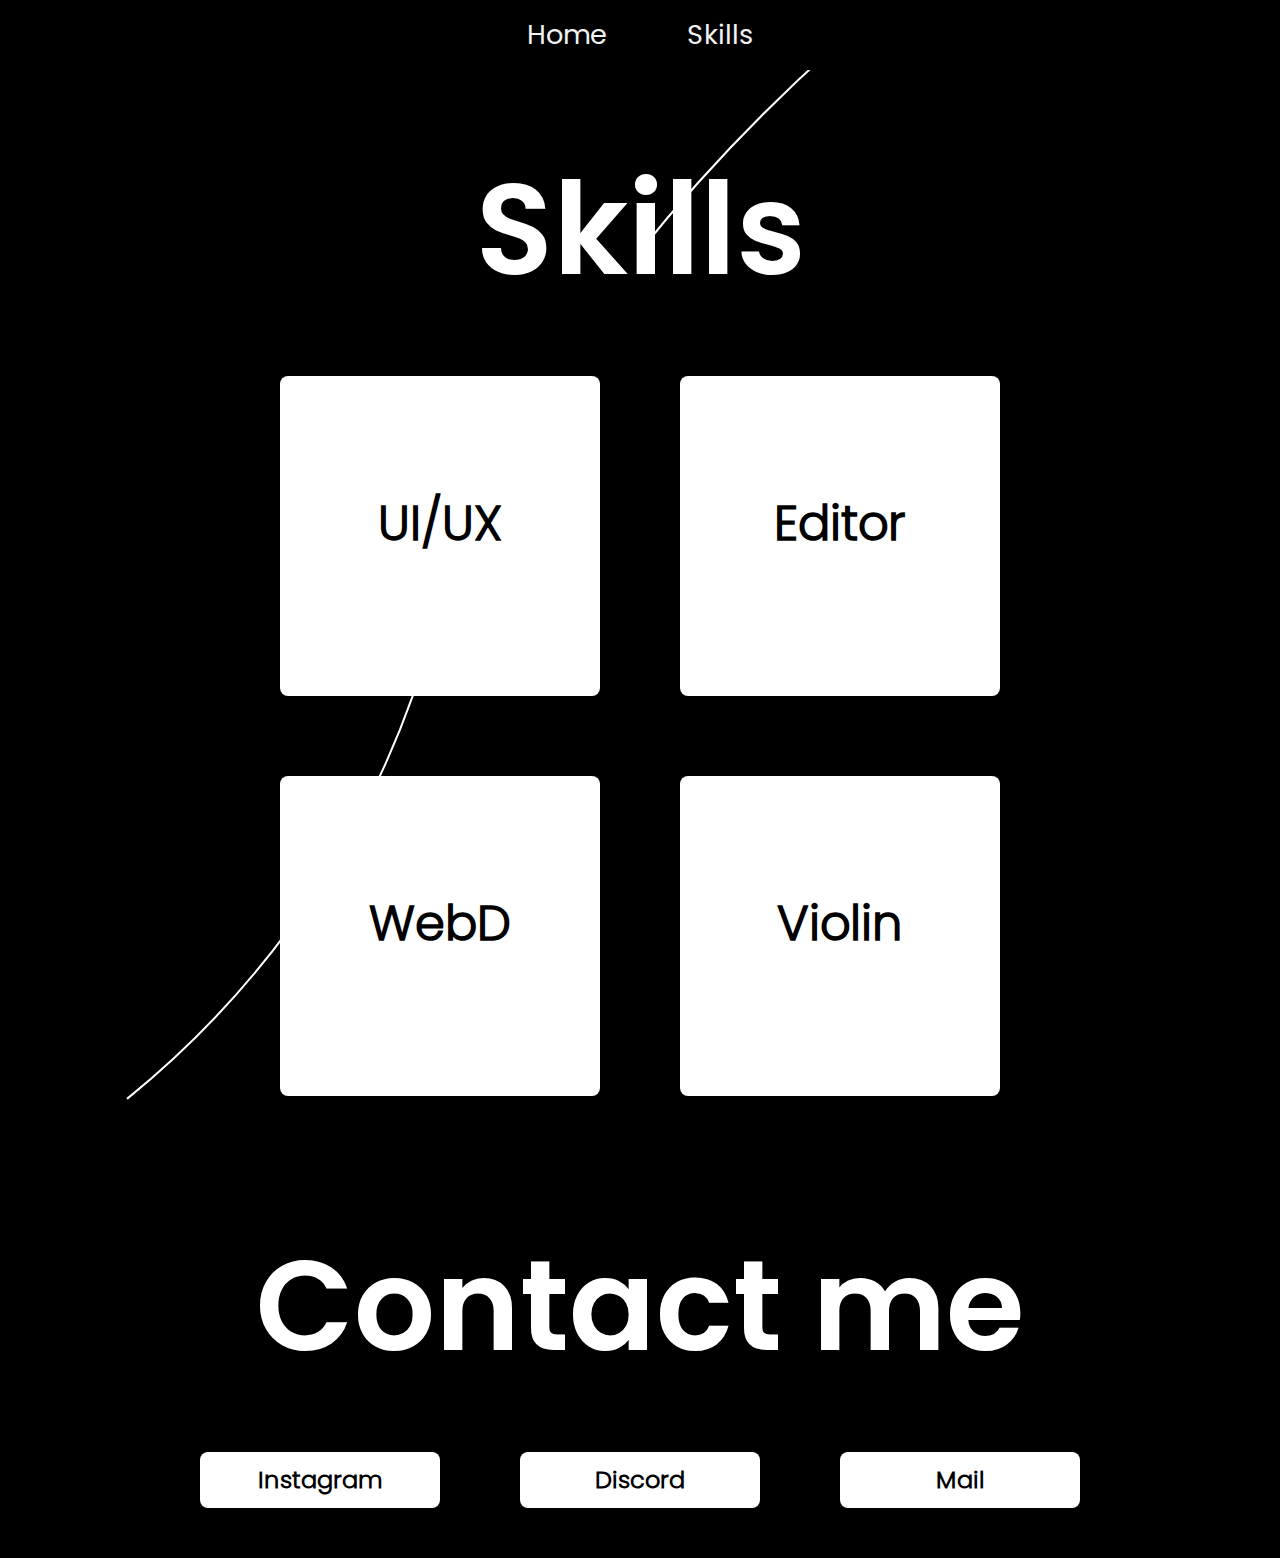
==== skills&contact.html @ 9cea4049 "Add files via upload" ====
<!DOCTYPE html>
<html lang="en">

<head>
    <meta charset="UTF-8">
    <meta http-equiv="X-UA-Compatible" content="IE=edge">
    <meta name="viewport" content="width=device-width, initial-scale=1.0">
    <link rel="stylesheet" href="styles.css">
    <title>Skills & Contact me</title>
</head>

<body>
    <div class="topnav">
        <a class="active" href="index.html">Home</a>
        <a href="#news">Skills</a>
    </div>
    <div class="path">
        <svg width="1004" height="1270" viewBox="0 0 1004 1270" fill="none" xmlns="http://www.w3.org/2000/svg">
            <path d="M1003 -86C851.667 13.9959 525.8 297.58 433 631.948C317 1049.91 -47 1252.15 -247 1269"
                stroke="white" stroke-width="2" stroke-linecap="round" stroke-dasharray="76 76" />
        </svg>

    </div>
    <h1 class="txt-1">Skills</h1>
    <div class="d">
        <a href="https://www.figma.com/file/ZEESDcm4YHt8VgRcV04Osf/Untitled?node-id=0%3A1"><div class="d-1"><h1 style="padding-top: 7rem">UI/UX</h1></div></a>
        <a href="https://www.youtube.com/channel/UCisP3_HY5GRzqpsn04To0kw"><div class="d-2"><h1 style="padding-top: 7rem">Editor</h1></div></a>
        <a href="https://www.figma.com/file/nb4LVM4UK5mvVLJUtipMjD/Untitled?node-id=0%3A1"><div class="d-3"><h1 style="padding-top: 7rem">WebD</h1></div></a>
        <a href=""><div class="d-4"><h1 style="padding-top: 7rem">Violin</h1></div></a>
        </div>
    <h1 class="txt-2">Contact me</h1>
    <div class="s">
        <a href="https://www.instagram.com/cha1ta11/"><div class="s-1"><h1 style="padding-top: 0.6rem">Instagram</h1></div></a>
        <a href="https://discordapp.com/users/427025983950946314"><div class="s-2"><h1 style="padding-top: 0.6rem">Discord</h1></div></a>
        <a href="mailto:chandramouli.chaitanya@hotmail.com"><div class="s-3"><h1 style="padding-top: 0.6rem">Mail</h1></div></a>
        </div>
</body>

</html>
---- styles.css ----
* {
    margin: 0;
    padding: 0;
}

body {
    overflow-x: hidden;
    height: 100vh;
    background-color: #000;
}

@font-face {
    font-family: pl;
    src: url(Poppins-Light.ttf);
}

@font-face {
    font-family: psb;
    src: url(Poppins-SemiBold.ttf);
}

@font-face {
    font-family: pr;
    src: url(Poppins-Regular.ttf);
}

@font-face {
    font-family: pt;
    src: url(Poppins-Thin.ttf);
}

.topnav {
    display: flex;
    align-items: center;
    justify-content: center;
    background-color: #000;
    overflow: hidden;
}

.topnav a {
    font-family: pr;
    color: #f2f2f2;
    text-align: center;
    padding: 14px 40px;
    text-decoration: none;
    font-size: 1.7rem;
    transition: 0.35s all ease-in-out;
    z-index: 1;
}

.topnav a:hover {
    color: rgb(88, 88, 88);
}

.path {
    position: absolute;
    top: 0;
    left: 0;
    z-index: -1;
    overflow-x: hidden;
}

.dashed {
    stroke-dasharray: 10;

}

svg path {
    stroke-dasharray: 500;
    animation: dash 4s linear infinite;
    background-size: contain;
}

@keyframes dash {
    from {
        stroke-dashoffset: 1000;
    }

    to {
        stroke-dashoffset: 0;
    }
}

.txt-1 {
    font-family: psb;
    font-size: 8rem;
    font-style: normal;
    font-weight: 600;
    color: #fff;
    margin-top: 4rem;
    padding-left: 9rem;
}

.d {
    overflow-x: hidden;
    padding: 10px 100px;
}

.d-1 {
    display: inline-block;
    width: 20rem;
    height: 20rem;
    background-color: #fff;
    border-radius: 8px;
    margin: 40px;
    font-family: pl;
    font-weight: 200;
    color: #000;
    text-align: center;
    font-size: 1.5rem;
    transition: 0.2s all ease-in-out;
}

.d-1:hover {
    background-color: rgb(88, 88, 88);
    color: #fff;
}

.d-2 {
    display: inline-block;
    width: 20rem;
    height: 20rem;
    background-color: #fff;
    border-radius: 8px;
    margin: 40px;
    font-family: pl;
    font-weight: 200;
    color: #000;
    text-align: center;
    font-size: 1.5rem;
    transition: 0.2s all ease-in-out;
}

.d-2:hover {
    background-color: rgb(88, 88, 88);
    color: #fff;
}

.d-3 {
    display: inline-block;
    width: 20rem;
    height: 20rem;
    background-color: #fff;
    border-radius: 8px;
    margin: 40px;
    font-family: pl;
    font-weight: 200;
    color: #000;
    text-align: center;
    font-size: 1.5rem;
    transition: 0.2s all ease-in-out;
}

.d-3:hover {
    background-color: rgb(88, 88, 88);
    color: #fff;
}

.d-4 {
    display: inline-block;
    width: 20rem;
    height: 20rem;
    background-color: #fff;
    border-radius: 8px;
    margin: 40px;
    font-family: pl;
    font-weight: 200;
    color: #000;
    text-align: center;
    font-size: 1.5rem;
    transition: 0.2s all ease-in-out;
}

.d-4:hover {
    background-color: rgb(88, 88, 88);
    color: #fff;
}

.txt-2 {
    font-family: psb;
    font-size: 8rem;
    font-style: normal;
    font-weight: 600;
    color: #fff;
    margin-top: 4rem;
    padding-left: 9rem;
}

.s {
    overflow-x: hidden;
    padding: 10px 100px;
}

.s-1 {
    display: inline-block;
    width: 15rem;
    height: 3.5rem;
    background-color: #fff;
    border-radius: 8px;
    margin: 40px;
    font-family: pl;
    font-weight: 200;
    color: #000;
    text-align: center;
    font-size: 0.75rem;
    transition: 0.2s all ease-in-out;
}

.s-1:hover {
    color: rgb(77, 77, 77);
}

.s-2 {
    display: inline-block;
    width: 15rem;
    height: 3.5rem;
    background-color: #fff;
    border-radius: 8px;
    margin: 40px;
    font-family: pl;
    font-weight: 200;
    color: #000;
    text-align: center;
    font-size: 0.75rem;
    transition: 0.2s all ease-in-out;
}

.s-2:hover {
    color: rgb(77, 77, 77);
}

.s-3 {
    display: inline-block;
    width: 15rem;
    height: 3.5rem;
    background-color: #fff;
    border-radius: 8px;
    margin: 40px;
    font-family: pl;
    font-weight: 200;
    color: #000;
    text-align: center;
    font-size: 0.75rem;
    transition: 0.2s all ease-in-out;
}

.s-3:hover {
    color: rgb(77, 77, 77);
}

/*The former usually matches common screen sizes (480px, 768px, 1024px, and 1280px)*/
@media only screen and (max-width: 1280px) {
    .txt-1 {
        padding-left: 0;
        text-align: center;
    }

    .txt-2 {
        padding-left: 0;
        text-align: center;
    }

    .d {
        display: flex;
        flex-wrap: wrap;
        justify-content: center;
        align-items: center;
    }

    .s {
        display: flex;
        justify-content: center;
        align-items: center;
    }
}

@media only screen and (max-width: 1024px) {
    .s {
        display: inline-flex;
        flex-wrap: wrap;
        justify-content: center;
    }

    .path {
        width: 0;
        height: 0;
    }
}

@media only screen and (max-width: 768px) {
    .txt-1 {
        padding-left: 0;
        text-align: center;
    }

    .path {
        width: 0;
        height: 0;
    }

    .txt-2 {
        padding-left: 0;
        text-align: center;
    }
    .d {
        display: flex;
        flex-wrap: wrap;
        justify-content: center;
        align-items: center;
    }
.links{
    color: #000;
    text-decoration: none;
}
    .s-1 {
        width: 18rem;
    }

    .s-2 {
        width: 18rem;
    }

    .s-3 {
        width: 18rem;
    }
}
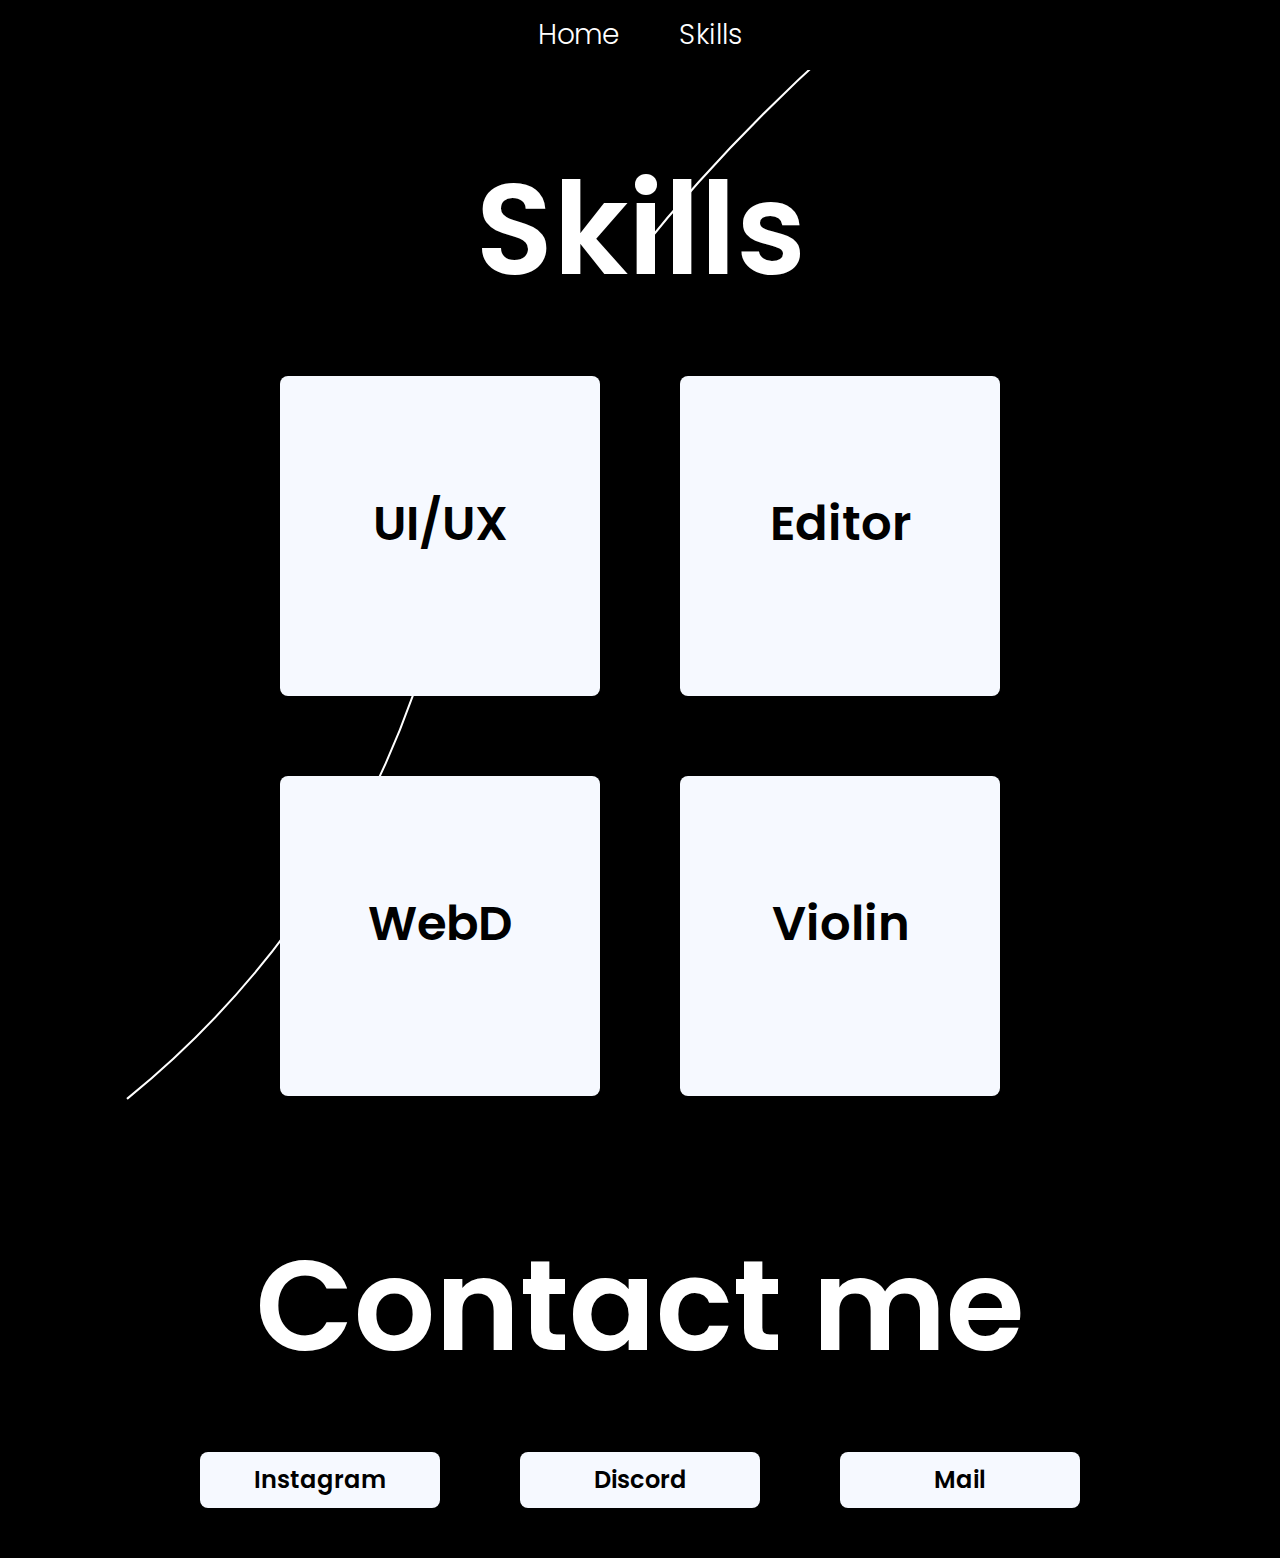
==== commit 2835d1ab: "Add files via upload" ====
--- a/skills&contact.html
+++ b/skills&contact.html
@@ -10,10 +10,24 @@
 </head>
 
 <body>
-    <div class="topnav">
-        <a class="active" href="index.html">Home</a>
-        <a href="#news">Skills</a>
+    <header>
+        <nav class="navbar">
+                    <ul class="nav-menu">
+    <li class="nav-item">
+        <a href="index.html" class="nav-link">Home</a>
+    </li>
+    <li class="nav-item">
+        <a href="skills&contact.html" class="nav-link">Skills</a>
+    </li>    
+    </ul>
+    <div class="hamburger">
+        <span class="bar"></span>
+        <span class="bar"></span>
+        <span class="bar"></span>
     </div>
+        </nav>
+        </header>
+        <script src="script.js"></script>
     <div class="path">
         <svg width="1004" height="1270" viewBox="0 0 1004 1270" fill="none" xmlns="http://www.w3.org/2000/svg">
             <path d="M1003 -86C851.667 13.9959 525.8 297.58 433 631.948C317 1049.91 -47 1252.15 -247 1269"
--- a/styles.css
+++ b/styles.css
@@ -29,29 +29,49 @@
     src: url(Poppins-Thin.ttf);
 }
 
-.topnav {
+header{
+    background-color: #000;
+    width: 100%;
+  }
+  li{
+    list-style: none;
+  }
+  a{
+    color: #fff;
+    text-decoration: none;
+  }
+  .navbar{
+    min-height: 70px;
     display: flex;
+    justify-content: space-between;
+    justify-content: center;
     align-items: center;
-    justify-content: center;
-    background-color: #000;
-    overflow: hidden;
-}
-
-.topnav a {
-    font-family: pr;
-    color: #f2f2f2;
-    text-align: center;
-    padding: 14px 40px;
-    text-decoration: none;
-    font-size: 1.7rem;
-    transition: 0.35s all ease-in-out;
-    z-index: 1;
-}
-
-.topnav a:hover {
-    color: rgb(88, 88, 88);
-}
-
+    padding: 0 24px;
+  }
+  .nav-menu{
+    display: flex;
+    justify-content: space-between;
+    align-items: center;
+    gap: 60px;
+  }
+  .nav-item{
+   font-family: pl;
+   font-weight: 400;
+   font-size: 1.75rem;
+  }
+  .hamburger{
+    display: none;
+    cursor: pointer;
+  }
+  .bar{
+    display: block;
+    width: 25px;
+    height: 3px;
+    margin: 5px auto;
+    -webkit-transition: all 0.3s ease-in-out;
+    transition: all 0.3s ease-in-out;
+    background-color: #fff;
+  }
 .path {
     position: absolute;
     top: 0;
@@ -100,10 +120,10 @@
     display: inline-block;
     width: 20rem;
     height: 20rem;
-    background-color: #fff;
-    border-radius: 8px;
-    margin: 40px;
-    font-family: pl;
+    background-color: #F6F9FF;
+    border-radius: 8px;
+    margin: 40px;
+    font-family: psb;
     font-weight: 200;
     color: #000;
     text-align: center;
@@ -114,16 +134,17 @@
 .d-1:hover {
     background-color: rgb(88, 88, 88);
     color: #fff;
+    box-shadow: 5px 6px 12px rgba(199, 243, 249, 0.2);
 }
 
 .d-2 {
     display: inline-block;
     width: 20rem;
     height: 20rem;
-    background-color: #fff;
-    border-radius: 8px;
-    margin: 40px;
-    font-family: pl;
+    background-color: #F6F9FF;
+    border-radius: 8px;
+    margin: 40px;
+    font-family: psb;
     font-weight: 200;
     color: #000;
     text-align: center;
@@ -134,16 +155,17 @@
 .d-2:hover {
     background-color: rgb(88, 88, 88);
     color: #fff;
+    box-shadow: 5px 6px 12px rgba(199, 243, 249, 0.2);
 }
 
 .d-3 {
     display: inline-block;
     width: 20rem;
     height: 20rem;
-    background-color: #fff;
-    border-radius: 8px;
-    margin: 40px;
-    font-family: pl;
+    background-color: #F6F9FF;
+    border-radius: 8px;
+    margin: 40px;
+    font-family: psb;
     font-weight: 200;
     color: #000;
     text-align: center;
@@ -154,16 +176,17 @@
 .d-3:hover {
     background-color: rgb(88, 88, 88);
     color: #fff;
+    box-shadow: 5px 6px 12px rgba(199, 243, 249, 0.2);
 }
 
 .d-4 {
     display: inline-block;
     width: 20rem;
     height: 20rem;
-    background-color: #fff;
-    border-radius: 8px;
-    margin: 40px;
-    font-family: pl;
+    background-color: #F6F9FF;
+    border-radius: 8px;
+    margin: 40px;
+    font-family: psb;
     font-weight: 200;
     color: #000;
     text-align: center;
@@ -174,6 +197,7 @@
 .d-4:hover {
     background-color: rgb(88, 88, 88);
     color: #fff;
+    box-shadow: 5px 6px 12px rgba(199, 243, 249, 0.2);
 }
 
 .txt-2 {
@@ -195,10 +219,10 @@
     display: inline-block;
     width: 15rem;
     height: 3.5rem;
-    background-color: #fff;
-    border-radius: 8px;
-    margin: 40px;
-    font-family: pl;
+    background-color: #F6F9FF;
+    border-radius: 8px;
+    margin: 40px;
+    font-family: psb;
     font-weight: 200;
     color: #000;
     text-align: center;
@@ -208,16 +232,17 @@
 
 .s-1:hover {
     color: rgb(77, 77, 77);
+    box-shadow: 5px 6px 12px rgba(199, 243, 249, 0.2);
 }
 
 .s-2 {
     display: inline-block;
     width: 15rem;
     height: 3.5rem;
-    background-color: #fff;
-    border-radius: 8px;
-    margin: 40px;
-    font-family: pl;
+    background-color: #F6F9FF;
+    border-radius: 8px;
+    margin: 40px;
+    font-family: psb;
     font-weight: 200;
     color: #000;
     text-align: center;
@@ -227,16 +252,17 @@
 
 .s-2:hover {
     color: rgb(77, 77, 77);
+    box-shadow: 5px 6px 12px rgba(199, 243, 249, 0.2);
 }
 
 .s-3 {
     display: inline-block;
     width: 15rem;
     height: 3.5rem;
-    background-color: #fff;
-    border-radius: 8px;
-    margin: 40px;
-    font-family: pl;
+    background-color: #F6F9FF;
+    border-radius: 8px;
+    margin: 40px;
+    font-family: psb;
     font-weight: 200;
     color: #000;
     text-align: center;
@@ -246,6 +272,7 @@
 
 .s-3:hover {
     color: rgb(77, 77, 77);
+    box-shadow: 5px 6px 12px rgba(199, 243, 249, 0.2);
 }
 
 /*The former usually matches common screen sizes (480px, 768px, 1024px, and 1280px)*/
@@ -288,6 +315,9 @@
 }
 
 @media only screen and (max-width: 768px) {
+    .navbar{
+        justify-content: left;
+    }
     .txt-1 {
         padding-left: 0;
         text-align: center;
@@ -323,4 +353,45 @@
     .s-3 {
         width: 18rem;
     }
-}
+    .hamburger{
+        display: block;
+      }
+
+      .hamburger.active .bar:nth-child(2){
+opacity: 0;
+      }
+      .hamburger.active .bar:nth-child(1){
+      transform: translateY(8px) rotate(45deg);  
+      }
+      .hamburger.active .bar:nth-child(3){
+        transform: translateY(-8px) rotate(-45deg);  
+        }
+        .nav-menu{
+          position: absolute;
+          left: -100%;
+          top: 15px;
+          gap: 0;
+          flex-direction: column;
+          width: 100%;
+          text-align: center;
+          transform: 0.3s;
+        }
+        .nav-item{
+          margin: 16px;
+        }
+        .nav-menu.active{
+          animation: fadeIn 0.4s ease-in-out;
+left: 0;
+        }
+        .contact{
+          display: none;
+        }
+.nav-menu{
+display: inline-flex;
+
+}
+@keyframes fadeIn {
+0% { opacity: 0; }
+100% { opacity: 1; }
+}
+  }
